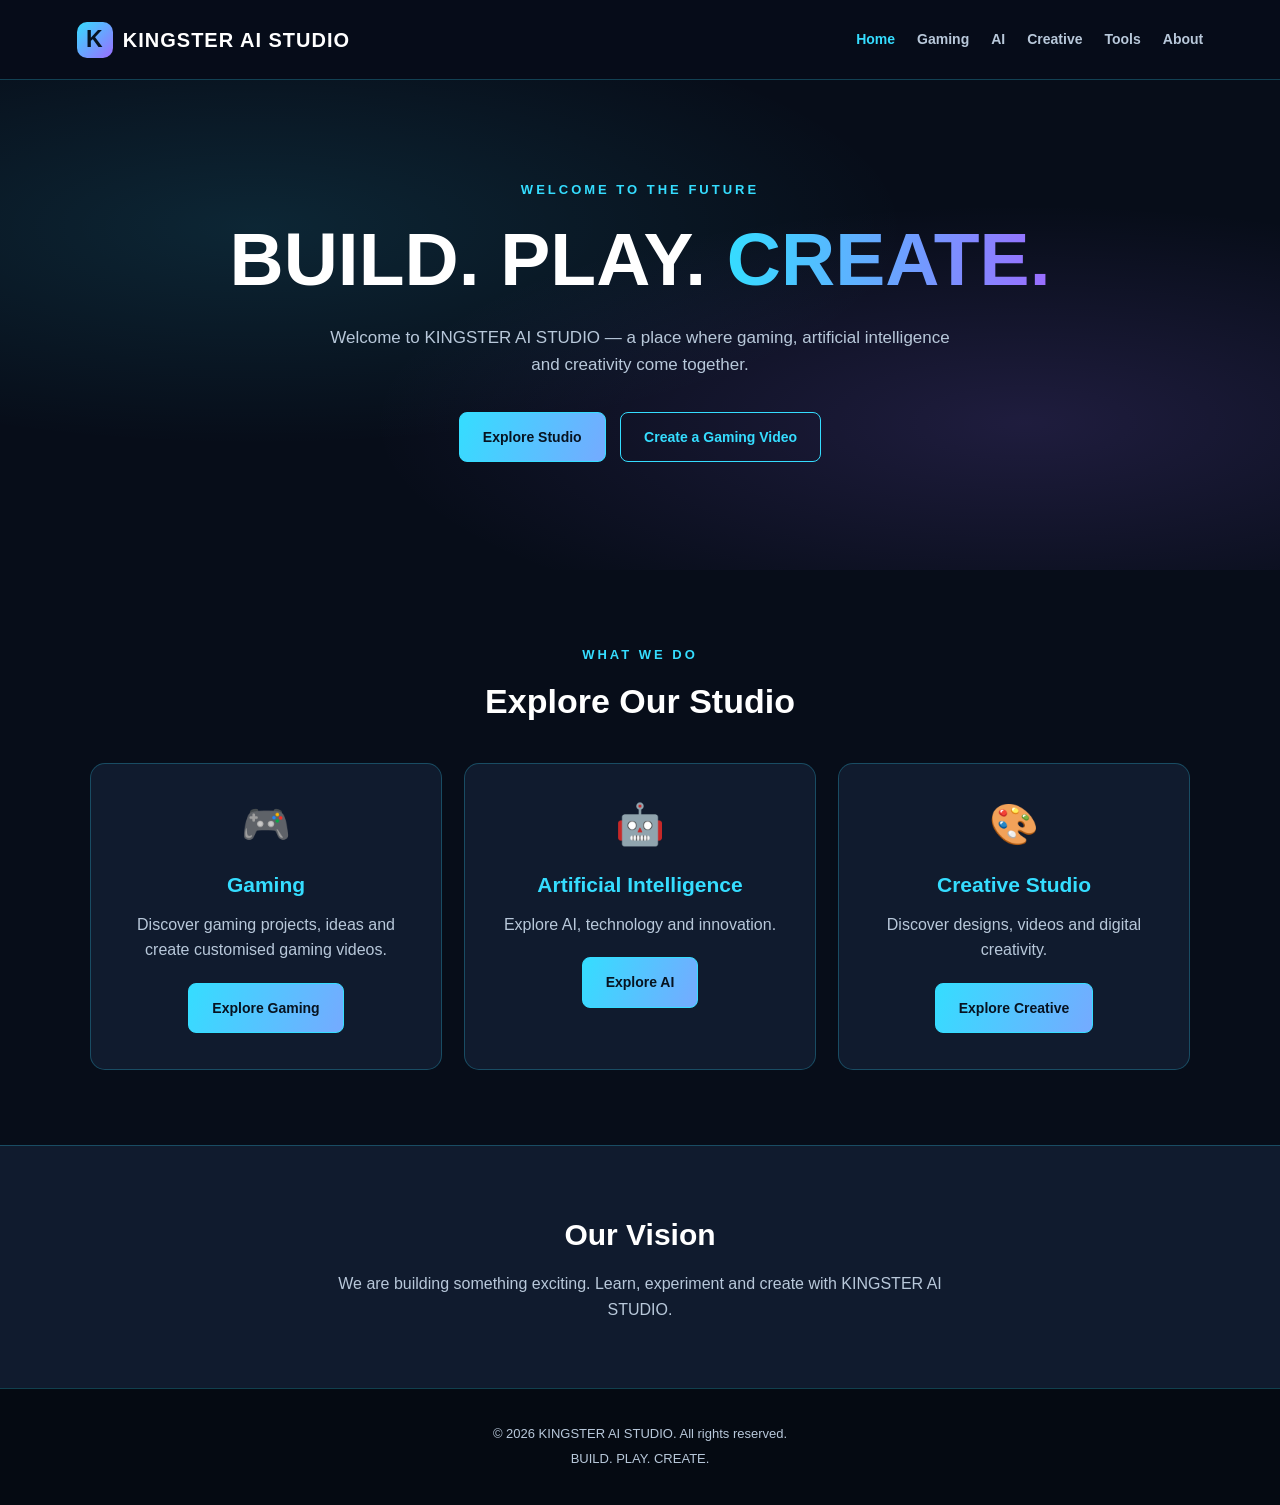
==== index.html @ c9cd6881 "Publish KINGSTER AI STUDIO website Add the static site, browser video editor, supporting pages, docu" ====
<!DOCTYPE html>
<html lang="en">
<head>
  <meta charset="UTF-8">
  <meta name="viewport" content="width=device-width, initial-scale=1.0">
  <meta name="description" content="KINGSTER AI STUDIO - Build, Play and Create.">
  <meta name="theme-color" content="#070d19">
  <meta property="og:type" content="website">
  <meta property="og:title" content="KINGSTER AI STUDIO | Build. Play. Create.">
  <meta property="og:description" content="Explore gaming, creative ideas and a browser-based gameplay video editor.">
  <link rel="icon" href="favicon.svg" type="image/svg+xml">
  <title>KINGSTER AI STUDIO</title>
  <link rel="stylesheet" href="style.css">
  <script src="script.js" defer></script>
</head>
<body>
  <header class="header">
    <a class="logo" href="index.html">KINGSTER AI STUDIO</a>
    <button class="menu-toggle" type="button" aria-expanded="false" aria-controls="main-navigation">Menu</button>
    <nav class="navigation" id="main-navigation" aria-label="Main navigation">
      <a href="index.html">Home</a>
      <a href="gaming.html">Gaming</a>
      <a href="ai.html">AI</a>
      <a href="creative.html">Creative</a>
      <a href="tools.html">Tools</a>
      <a href="about.html">About</a>
    </nav>
  </header>

  <main>
    <section class="hero">
      <div class="hero-content">
        <p class="hero-tag">WELCOME TO THE FUTURE</p>
        <h1>BUILD. PLAY. <span>CREATE.</span></h1>
        <p>Welcome to KINGSTER AI STUDIO — a place where gaming, artificial intelligence and creativity come together.</p>
        <a href="gaming.html" class="btn">Explore Studio</a>
        <a href="gaming.html#ai-editor" class="btn btn-secondary">Create a Gaming Video</a>
      </div>
    </section>

    <section class="services">
      <div class="section-heading">
        <p>WHAT WE DO</p>
        <h2>Explore Our Studio</h2>
      </div>
      <div class="service-container">
        <article class="card">
          <div class="card-icon">🎮</div>
          <h3>Gaming</h3>
          <p>Discover gaming projects, ideas and create customised gaming videos.</p>
          <a href="gaming.html" class="btn">Explore Gaming</a>
        </article>
        <article class="card">
          <div class="card-icon">🤖</div>
          <h3>Artificial Intelligence</h3>
          <p>Explore AI, technology and innovation.</p>
          <a href="ai.html" class="btn">Explore AI</a>
        </article>
        <article class="card">
          <div class="card-icon">🎨</div>
          <h3>Creative Studio</h3>
          <p>Discover designs, videos and digital creativity.</p>
          <a href="creative.html" class="btn">Explore Creative</a>
        </article>
      </div>
    </section>

    <section class="games-section">
      <h2>Our Vision</h2>
      <p>We are building something exciting. Learn, experiment and create with KINGSTER AI STUDIO.</p>
    </section>
  </main>

  <footer class="footer">
    <p>© 2026 KINGSTER AI STUDIO. All rights reserved.</p>
    <p>BUILD. PLAY. CREATE.</p>
  </footer>
</body>
</html>
---- style.css ----
/* KINGSTER AI STUDIO - SHARED WEBSITE STYLES */
:root {
  --background: #070d19;
  --surface: #101b2e;
  --surface-light: #172640;
  --cyan: #35ddff;
  --purple: #9b6dff;
  --white: #fff;
  --muted: #b8c8da;
  --border: rgba(53, 221, 255, .25);
}
* { margin: 0; padding: 0; box-sizing: border-box; }
html { scroll-behavior: smooth; }
body {
  min-height: 100vh; overflow-x: hidden; line-height: 1.6;
  font-family: Arial, Helvetica, sans-serif; color: var(--white);
  background: var(--background);
}
a { color: inherit; text-decoration: none; }
button, input, select, textarea { font: inherit; }
.header {
  min-height: 80px; padding: 18px 6%; display: flex; justify-content: space-between;
  align-items: center; flex-wrap: wrap; gap: 18px; background: rgba(7,13,25,.97);
  border-bottom: 1px solid var(--border); position: relative; z-index: 5;
}
.logo { display: inline-flex; align-items: center; gap: 10px; font-size: 20px; font-weight: 900; letter-spacing: 1px; }
.logo::before {
  content: "K"; width: 36px; height: 36px; display: inline-flex; align-items: center;
  justify-content: center; border-radius: 10px; color: #071321;
  background: linear-gradient(135deg,var(--cyan),var(--purple)); font-size: 23px;
}
.navigation { display: flex; align-items: center; flex-wrap: wrap; gap: 22px; }
.navigation a { color: var(--muted); font-size: 14px; font-weight: bold; transition: .2s; }
.navigation a:hover, .navigation a.active { color: var(--cyan); }
.menu-toggle { display: none; padding: 8px 14px; border: 1px solid var(--border); border-radius: 8px; color: var(--white); background: var(--surface); cursor: pointer; }
:focus-visible { outline: 3px solid var(--cyan); outline-offset: 3px; }
.content-page { width: min(1000px, 92%); margin: 0 auto; padding: clamp(38px,7vw,76px) 0; }
.content-page h1 { margin: 8px 0 16px; font-size: clamp(2.2rem,6vw,4rem); line-height: 1.1; }
.content-page h2 { margin: 34px 0 10px; color: var(--cyan); }
.content-page p, .content-page li { color: var(--muted); }
.content-page p { max-width: 780px; margin: 12px 0; }
.content-cards { display: grid; grid-template-columns: repeat(auto-fit,minmax(220px,1fr)); gap: 18px; margin-top: 28px; }
.content-card { padding: 22px; border: 1px solid var(--border); border-radius: 14px; background: var(--surface); }
.content-card h2 { margin-top: 0; }
.content-card p { margin-bottom: 0; }
.hero {
  min-height: 490px; display: flex; justify-content: center; align-items: center;
  text-align: center; padding: 70px 20px;
  background: radial-gradient(ellipse at 20% 30%,rgba(53,221,255,.12),transparent 45%),
              radial-gradient(ellipse at 80% 70%,rgba(155,109,255,.16),transparent 45%),var(--background);
}
.hero-content { max-width: 850px; }
.hero-tag, .section-heading > p, .gaming-tag {
  color: var(--cyan); letter-spacing: 3px; font-size: 13px; font-weight: bold;
}
.hero-tag { margin-bottom: 15px; }
.hero h1 { font-size: clamp(42px,7vw,75px); font-weight: 900; line-height: 1.15; margin-bottom: 22px; }
.hero h1 span { background: linear-gradient(90deg,var(--cyan),var(--purple)); background-clip: text; -webkit-background-clip: text; color: transparent; }
.hero-content > p:not(.hero-tag) { color: var(--muted); max-width: 650px; margin: 0 auto 25px; font-size: 17px; }
.btn {
  display: inline-flex; justify-content: center; align-items: center; padding: 13px 23px;
  margin: 8px 5px; border: 1px solid var(--cyan); border-radius: 8px;
  background: linear-gradient(110deg,var(--cyan),#75aaff); color: #071321;
  font-weight: bold; font-size: 14px; cursor: pointer; transition: .2s;
}
.btn:hover { transform: translateY(-2px); box-shadow: 0 8px 25px rgba(53,221,255,.25); }
.btn:disabled { opacity: .5; cursor: not-allowed; transform: none; box-shadow: none; }
.btn-secondary { background: transparent; color: var(--cyan); }
.services { padding: 75px 6%; text-align: center; }
.section-heading { margin-bottom: 35px; }
.section-heading h2 { font-size: 34px; margin-top: 8px; }
.service-container, .gaming-grid {
  max-width: 1100px; margin: auto; display: grid;
  grid-template-columns: repeat(auto-fit,minmax(230px,1fr)); gap: 22px;
}
.card, .game-card, .gaming-card {
  background: var(--surface); border: 1px solid var(--border); border-radius: 15px;
  padding: 28px; transition: .25s;
}
.card:hover, .gaming-card:hover { transform: translateY(-5px); border-color: var(--cyan); }
.card-icon, .gaming-icon { font-size: 40px; margin-bottom: 12px; }
.card h3, .gaming-card h2 { font-size: 21px; margin-bottom: 10px; color: var(--cyan); }
.card p, .gaming-card p { color: var(--muted); margin-bottom: 12px; }
.games-section { padding: 65px 20px; text-align: center; background: var(--surface); border-top: 1px solid var(--border); }
.games-section h2 { font-size: 30px; margin-bottom: 12px; }
.games-section p { max-width: 650px; margin: auto; color: var(--muted); }
.gaming-page { padding: 55px 20px; }
.gaming-intro { max-width: 850px; margin: 0 auto 42px; text-align: center; }
.gaming-intro h1 { font-size: clamp(2rem,5vw,3.5rem); margin: 12px 0; }
.gaming-intro h1 span, .editor-heading h2 span { color: var(--cyan); }
.gaming-intro p:not(.gaming-tag) { color: var(--muted); }
.gaming-card { padding: 25px; }
.gaming-card .btn { margin: 12px 0 0; }
.ai-editor {
  width: min(1120px,96%); margin: 65px auto; padding: clamp(20px,4vw,38px);
  border: 1px solid var(--cyan); border-radius: 20px;
  background: linear-gradient(145deg,#0b1629,#080f20); box-shadow: 0 0 30px rgba(0,217,255,.09);
}
.editor-heading { text-align: center; margin-bottom: 30px; }
.editor-heading h2 { font-size: clamp(27px,4vw,38px); margin: 8px 0; }
.editor-heading > p:last-child { color: var(--muted); }
.editor-grid { display: grid; grid-template-columns: repeat(2,minmax(0,1fr)); gap: 20px; }
.editor-panel, .preview-panel {
  padding: 23px; border: 1px solid var(--border); border-radius: 14px; background: rgba(16,29,49,.8);
}
.editor-panel h3, .preview-panel h3 { color: var(--cyan); margin-bottom: 18px; font-size: 19px; }
.field-label { display: block; margin: 15px 0 7px; color: #e8f5ff; font-size: 14px; font-weight: bold; }
input[type="file"], input[type="text"], select, textarea {
  display: block; width: 100%; min-width: 0; padding: 12px;
  border: 1px solid #28536b; border-radius: 8px; color: white; background: #0a1426;
}
input[type="file"] { padding: 10px; }
textarea { resize: vertical; }
input:focus, select:focus, textarea:focus { outline: 2px solid rgba(53,221,255,.35); border-color: var(--cyan); }
.field-help { color: var(--muted); font-size: 12px; margin-top: 8px; }
.status { color: var(--cyan); margin-top: 12px; font-size: 14px; overflow-wrap: anywhere; }
.clip-list { list-style: none; margin: 10px 0 18px; color: var(--muted); font-size: 13px; }
.clip-list li { padding: 5px 0; border-bottom: 1px solid rgba(255,255,255,.06); overflow-wrap: anywhere; }
.form-grid { display: grid; grid-template-columns: repeat(2,minmax(0,1fr)); gap: 12px; }
.effects-options { margin-top: 18px; padding: 12px; border: 1px solid var(--border); border-radius: 8px; }
.effects-options legend { padding: 0 7px; color: var(--cyan); font-weight: bold; }
.effects-options label { display: inline-flex; gap: 7px; align-items: center; margin: 7px 12px 5px 0; color: var(--muted); font-size: 13px; }
.editor-actions { text-align: center; padding: 20px 0 8px; }
.editor-actions .btn { min-width: 175px; }
.preview-panel { margin-top: 20px; }
#videoPreview { display: block; width: 100%; max-height: 520px; margin: 12px auto; background: #02050a; border-radius: 10px; }
.download-btn { margin-top: 12px; }
.gaming-callout { max-width: 1000px; margin: 40px auto 0; padding: 30px; text-align: center; border: 1px solid var(--border); border-radius: 15px; background: var(--surface); }
.gaming-callout h2 { margin-bottom: 10px; }
.gaming-callout p { color: var(--muted); }
.footer { padding: 30px 20px; background: #050a12; border-top: 1px solid var(--border); text-align: center; }
.footer p { color: var(--muted); font-size: 13px; margin: 5px; }
[hidden] { display: none !important; }
@media (max-width: 760px) {
  .header { flex-direction: row; justify-content: space-between; text-align: left; padding: 14px 5%; }
  .menu-toggle { display: inline-flex; }
  .navigation { display: none; width: 100%; flex-direction: column; align-items: stretch; gap: 0; }
  .navigation.is-open { display: flex; }
  .navigation a { padding: 10px; border-top: 1px solid var(--border); text-align: center; }
  .navigation a { font-size: 12px; }
  .editor-grid { grid-template-columns: 1fr; }
  .gaming-page { padding: 35px 12px; }
}
@media (prefers-reduced-motion: reduce) {
  *, *::before, *::after { scroll-behavior: auto !important; animation-duration: .01ms !important; transition-duration: .01ms !important; }
}
@media (max-width: 480px) {
  .form-grid { grid-template-columns: 1fr; }
  .ai-editor { width: 100%; border-left: 0; border-right: 0; border-radius: 0; }
  .editor-panel, .preview-panel { padding: 16px; }
}
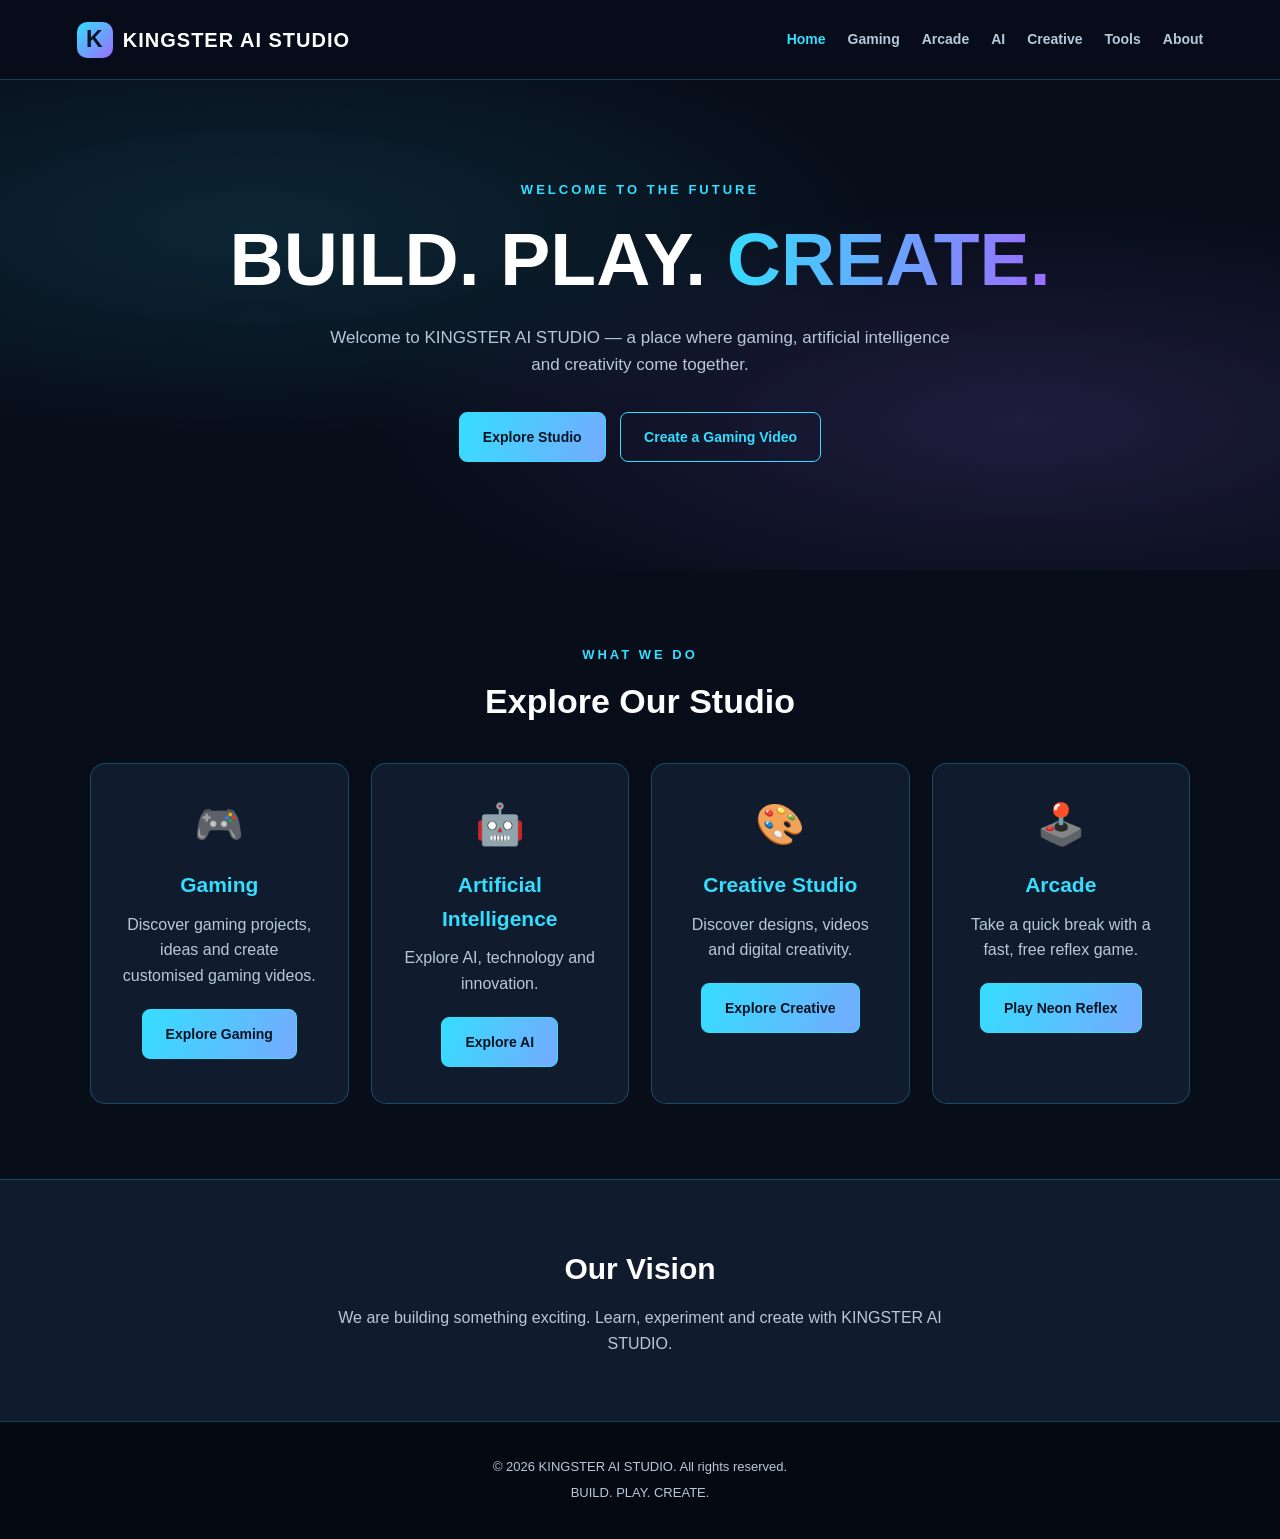
==== commit 3624452d: "Add Neon Reflex arcade game Add a 30-second reflex game with touch-friendly controls, a local best s" ====
--- a/index.html
+++ b/index.html
@@ -1,79 +1,86 @@
-<!DOCTYPE html>
-<html lang="en">
-<head>
-  <meta charset="UTF-8">
-  <meta name="viewport" content="width=device-width, initial-scale=1.0">
-  <meta name="description" content="KINGSTER AI STUDIO - Build, Play and Create.">
-  <meta name="theme-color" content="#070d19">
-  <meta property="og:type" content="website">
-  <meta property="og:title" content="KINGSTER AI STUDIO | Build. Play. Create.">
-  <meta property="og:description" content="Explore gaming, creative ideas and a browser-based gameplay video editor.">
-  <link rel="icon" href="favicon.svg" type="image/svg+xml">
-  <title>KINGSTER AI STUDIO</title>
-  <link rel="stylesheet" href="style.css">
-  <script src="script.js" defer></script>
-</head>
-<body>
-  <header class="header">
-    <a class="logo" href="index.html">KINGSTER AI STUDIO</a>
-    <button class="menu-toggle" type="button" aria-expanded="false" aria-controls="main-navigation">Menu</button>
-    <nav class="navigation" id="main-navigation" aria-label="Main navigation">
-      <a href="index.html">Home</a>
-      <a href="gaming.html">Gaming</a>
-      <a href="ai.html">AI</a>
-      <a href="creative.html">Creative</a>
-      <a href="tools.html">Tools</a>
-      <a href="about.html">About</a>
-    </nav>
-  </header>
-
-  <main>
-    <section class="hero">
-      <div class="hero-content">
-        <p class="hero-tag">WELCOME TO THE FUTURE</p>
-        <h1>BUILD. PLAY. <span>CREATE.</span></h1>
-        <p>Welcome to KINGSTER AI STUDIO — a place where gaming, artificial intelligence and creativity come together.</p>
-        <a href="gaming.html" class="btn">Explore Studio</a>
-        <a href="gaming.html#ai-editor" class="btn btn-secondary">Create a Gaming Video</a>
-      </div>
-    </section>
-
-    <section class="services">
-      <div class="section-heading">
-        <p>WHAT WE DO</p>
-        <h2>Explore Our Studio</h2>
-      </div>
-      <div class="service-container">
-        <article class="card">
-          <div class="card-icon">🎮</div>
-          <h3>Gaming</h3>
-          <p>Discover gaming projects, ideas and create customised gaming videos.</p>
-          <a href="gaming.html" class="btn">Explore Gaming</a>
-        </article>
-        <article class="card">
-          <div class="card-icon">🤖</div>
-          <h3>Artificial Intelligence</h3>
-          <p>Explore AI, technology and innovation.</p>
-          <a href="ai.html" class="btn">Explore AI</a>
-        </article>
-        <article class="card">
-          <div class="card-icon">🎨</div>
-          <h3>Creative Studio</h3>
-          <p>Discover designs, videos and digital creativity.</p>
-          <a href="creative.html" class="btn">Explore Creative</a>
-        </article>
-      </div>
-    </section>
-
-    <section class="games-section">
-      <h2>Our Vision</h2>
-      <p>We are building something exciting. Learn, experiment and create with KINGSTER AI STUDIO.</p>
-    </section>
-  </main>
-
-  <footer class="footer">
-    <p>© 2026 KINGSTER AI STUDIO. All rights reserved.</p>
-    <p>BUILD. PLAY. CREATE.</p>
-  </footer>
-</body>
-</html>
+<!DOCTYPE html>
+<html lang="en">
+<head>
+  <meta charset="UTF-8">
+  <meta name="viewport" content="width=device-width, initial-scale=1.0">
+  <meta name="description" content="KINGSTER AI STUDIO - Build, Play and Create.">
+  <meta name="theme-color" content="#070d19">
+  <meta property="og:type" content="website">
+  <meta property="og:title" content="KINGSTER AI STUDIO | Build. Play. Create.">
+  <meta property="og:description" content="Explore gaming, creative ideas and a browser-based gameplay video editor.">
+  <link rel="icon" href="favicon.svg" type="image/svg+xml">
+  <title>KINGSTER AI STUDIO</title>
+  <link rel="stylesheet" href="style.css">
+  <script src="script.js" defer></script>
+</head>
+<body>
+  <header class="header">
+    <a class="logo" href="index.html">KINGSTER AI STUDIO</a>
+    <button class="menu-toggle" type="button" aria-expanded="false" aria-controls="main-navigation">Menu</button>
+    <nav class="navigation" id="main-navigation" aria-label="Main navigation">
+      <a href="index.html">Home</a>
+      <a href="gaming.html">Gaming</a>
+      <a href="arcade.html">Arcade</a>
+      <a href="ai.html">AI</a>
+      <a href="creative.html">Creative</a>
+      <a href="tools.html">Tools</a>
+      <a href="about.html">About</a>
+    </nav>
+  </header>
+
+  <main>
+    <section class="hero">
+      <div class="hero-content">
+        <p class="hero-tag">WELCOME TO THE FUTURE</p>
+        <h1>BUILD. PLAY. <span>CREATE.</span></h1>
+        <p>Welcome to KINGSTER AI STUDIO — a place where gaming, artificial intelligence and creativity come together.</p>
+        <a href="gaming.html" class="btn">Explore Studio</a>
+        <a href="gaming.html#ai-editor" class="btn btn-secondary">Create a Gaming Video</a>
+      </div>
+    </section>
+
+    <section class="services">
+      <div class="section-heading">
+        <p>WHAT WE DO</p>
+        <h2>Explore Our Studio</h2>
+      </div>
+      <div class="service-container">
+        <article class="card">
+          <div class="card-icon">🎮</div>
+          <h3>Gaming</h3>
+          <p>Discover gaming projects, ideas and create customised gaming videos.</p>
+          <a href="gaming.html" class="btn">Explore Gaming</a>
+        </article>
+        <article class="card">
+          <div class="card-icon">🤖</div>
+          <h3>Artificial Intelligence</h3>
+          <p>Explore AI, technology and innovation.</p>
+          <a href="ai.html" class="btn">Explore AI</a>
+        </article>
+        <article class="card">
+          <div class="card-icon">🎨</div>
+          <h3>Creative Studio</h3>
+          <p>Discover designs, videos and digital creativity.</p>
+          <a href="creative.html" class="btn">Explore Creative</a>
+        </article>
+        <article class="card">
+          <div class="card-icon">🕹️</div>
+          <h3>Arcade</h3>
+          <p>Take a quick break with a fast, free reflex game.</p>
+          <a href="arcade.html" class="btn">Play Neon Reflex</a>
+        </article>
+      </div>
+    </section>
+
+    <section class="games-section">
+      <h2>Our Vision</h2>
+      <p>We are building something exciting. Learn, experiment and create with KINGSTER AI STUDIO.</p>
+    </section>
+  </main>
+
+  <footer class="footer">
+    <p>© 2026 KINGSTER AI STUDIO. All rights reserved.</p>
+    <p>BUILD. PLAY. CREATE.</p>
+  </footer>
+</body>
+</html>
--- a/style.css
+++ b/style.css
@@ -1,151 +1,177 @@
-/* KINGSTER AI STUDIO - SHARED WEBSITE STYLES */
-:root {
-  --background: #070d19;
-  --surface: #101b2e;
-  --surface-light: #172640;
-  --cyan: #35ddff;
-  --purple: #9b6dff;
-  --white: #fff;
-  --muted: #b8c8da;
-  --border: rgba(53, 221, 255, .25);
-}
-* { margin: 0; padding: 0; box-sizing: border-box; }
-html { scroll-behavior: smooth; }
-body {
-  min-height: 100vh; overflow-x: hidden; line-height: 1.6;
-  font-family: Arial, Helvetica, sans-serif; color: var(--white);
-  background: var(--background);
-}
-a { color: inherit; text-decoration: none; }
-button, input, select, textarea { font: inherit; }
-.header {
-  min-height: 80px; padding: 18px 6%; display: flex; justify-content: space-between;
-  align-items: center; flex-wrap: wrap; gap: 18px; background: rgba(7,13,25,.97);
-  border-bottom: 1px solid var(--border); position: relative; z-index: 5;
-}
-.logo { display: inline-flex; align-items: center; gap: 10px; font-size: 20px; font-weight: 900; letter-spacing: 1px; }
-.logo::before {
-  content: "K"; width: 36px; height: 36px; display: inline-flex; align-items: center;
-  justify-content: center; border-radius: 10px; color: #071321;
-  background: linear-gradient(135deg,var(--cyan),var(--purple)); font-size: 23px;
-}
-.navigation { display: flex; align-items: center; flex-wrap: wrap; gap: 22px; }
-.navigation a { color: var(--muted); font-size: 14px; font-weight: bold; transition: .2s; }
-.navigation a:hover, .navigation a.active { color: var(--cyan); }
-.menu-toggle { display: none; padding: 8px 14px; border: 1px solid var(--border); border-radius: 8px; color: var(--white); background: var(--surface); cursor: pointer; }
-:focus-visible { outline: 3px solid var(--cyan); outline-offset: 3px; }
-.content-page { width: min(1000px, 92%); margin: 0 auto; padding: clamp(38px,7vw,76px) 0; }
-.content-page h1 { margin: 8px 0 16px; font-size: clamp(2.2rem,6vw,4rem); line-height: 1.1; }
-.content-page h2 { margin: 34px 0 10px; color: var(--cyan); }
-.content-page p, .content-page li { color: var(--muted); }
-.content-page p { max-width: 780px; margin: 12px 0; }
-.content-cards { display: grid; grid-template-columns: repeat(auto-fit,minmax(220px,1fr)); gap: 18px; margin-top: 28px; }
-.content-card { padding: 22px; border: 1px solid var(--border); border-radius: 14px; background: var(--surface); }
-.content-card h2 { margin-top: 0; }
-.content-card p { margin-bottom: 0; }
-.hero {
-  min-height: 490px; display: flex; justify-content: center; align-items: center;
-  text-align: center; padding: 70px 20px;
-  background: radial-gradient(ellipse at 20% 30%,rgba(53,221,255,.12),transparent 45%),
-              radial-gradient(ellipse at 80% 70%,rgba(155,109,255,.16),transparent 45%),var(--background);
-}
-.hero-content { max-width: 850px; }
-.hero-tag, .section-heading > p, .gaming-tag {
-  color: var(--cyan); letter-spacing: 3px; font-size: 13px; font-weight: bold;
-}
-.hero-tag { margin-bottom: 15px; }
-.hero h1 { font-size: clamp(42px,7vw,75px); font-weight: 900; line-height: 1.15; margin-bottom: 22px; }
-.hero h1 span { background: linear-gradient(90deg,var(--cyan),var(--purple)); background-clip: text; -webkit-background-clip: text; color: transparent; }
-.hero-content > p:not(.hero-tag) { color: var(--muted); max-width: 650px; margin: 0 auto 25px; font-size: 17px; }
-.btn {
-  display: inline-flex; justify-content: center; align-items: center; padding: 13px 23px;
-  margin: 8px 5px; border: 1px solid var(--cyan); border-radius: 8px;
-  background: linear-gradient(110deg,var(--cyan),#75aaff); color: #071321;
-  font-weight: bold; font-size: 14px; cursor: pointer; transition: .2s;
-}
-.btn:hover { transform: translateY(-2px); box-shadow: 0 8px 25px rgba(53,221,255,.25); }
-.btn:disabled { opacity: .5; cursor: not-allowed; transform: none; box-shadow: none; }
-.btn-secondary { background: transparent; color: var(--cyan); }
-.services { padding: 75px 6%; text-align: center; }
-.section-heading { margin-bottom: 35px; }
-.section-heading h2 { font-size: 34px; margin-top: 8px; }
-.service-container, .gaming-grid {
-  max-width: 1100px; margin: auto; display: grid;
-  grid-template-columns: repeat(auto-fit,minmax(230px,1fr)); gap: 22px;
-}
-.card, .game-card, .gaming-card {
-  background: var(--surface); border: 1px solid var(--border); border-radius: 15px;
-  padding: 28px; transition: .25s;
-}
-.card:hover, .gaming-card:hover { transform: translateY(-5px); border-color: var(--cyan); }
-.card-icon, .gaming-icon { font-size: 40px; margin-bottom: 12px; }
-.card h3, .gaming-card h2 { font-size: 21px; margin-bottom: 10px; color: var(--cyan); }
-.card p, .gaming-card p { color: var(--muted); margin-bottom: 12px; }
-.games-section { padding: 65px 20px; text-align: center; background: var(--surface); border-top: 1px solid var(--border); }
-.games-section h2 { font-size: 30px; margin-bottom: 12px; }
-.games-section p { max-width: 650px; margin: auto; color: var(--muted); }
-.gaming-page { padding: 55px 20px; }
-.gaming-intro { max-width: 850px; margin: 0 auto 42px; text-align: center; }
-.gaming-intro h1 { font-size: clamp(2rem,5vw,3.5rem); margin: 12px 0; }
-.gaming-intro h1 span, .editor-heading h2 span { color: var(--cyan); }
-.gaming-intro p:not(.gaming-tag) { color: var(--muted); }
-.gaming-card { padding: 25px; }
-.gaming-card .btn { margin: 12px 0 0; }
-.ai-editor {
-  width: min(1120px,96%); margin: 65px auto; padding: clamp(20px,4vw,38px);
-  border: 1px solid var(--cyan); border-radius: 20px;
-  background: linear-gradient(145deg,#0b1629,#080f20); box-shadow: 0 0 30px rgba(0,217,255,.09);
-}
-.editor-heading { text-align: center; margin-bottom: 30px; }
-.editor-heading h2 { font-size: clamp(27px,4vw,38px); margin: 8px 0; }
-.editor-heading > p:last-child { color: var(--muted); }
-.editor-grid { display: grid; grid-template-columns: repeat(2,minmax(0,1fr)); gap: 20px; }
-.editor-panel, .preview-panel {
-  padding: 23px; border: 1px solid var(--border); border-radius: 14px; background: rgba(16,29,49,.8);
-}
-.editor-panel h3, .preview-panel h3 { color: var(--cyan); margin-bottom: 18px; font-size: 19px; }
-.field-label { display: block; margin: 15px 0 7px; color: #e8f5ff; font-size: 14px; font-weight: bold; }
-input[type="file"], input[type="text"], select, textarea {
-  display: block; width: 100%; min-width: 0; padding: 12px;
-  border: 1px solid #28536b; border-radius: 8px; color: white; background: #0a1426;
-}
-input[type="file"] { padding: 10px; }
-textarea { resize: vertical; }
-input:focus, select:focus, textarea:focus { outline: 2px solid rgba(53,221,255,.35); border-color: var(--cyan); }
-.field-help { color: var(--muted); font-size: 12px; margin-top: 8px; }
-.status { color: var(--cyan); margin-top: 12px; font-size: 14px; overflow-wrap: anywhere; }
-.clip-list { list-style: none; margin: 10px 0 18px; color: var(--muted); font-size: 13px; }
-.clip-list li { padding: 5px 0; border-bottom: 1px solid rgba(255,255,255,.06); overflow-wrap: anywhere; }
-.form-grid { display: grid; grid-template-columns: repeat(2,minmax(0,1fr)); gap: 12px; }
-.effects-options { margin-top: 18px; padding: 12px; border: 1px solid var(--border); border-radius: 8px; }
-.effects-options legend { padding: 0 7px; color: var(--cyan); font-weight: bold; }
-.effects-options label { display: inline-flex; gap: 7px; align-items: center; margin: 7px 12px 5px 0; color: var(--muted); font-size: 13px; }
-.editor-actions { text-align: center; padding: 20px 0 8px; }
-.editor-actions .btn { min-width: 175px; }
-.preview-panel { margin-top: 20px; }
-#videoPreview { display: block; width: 100%; max-height: 520px; margin: 12px auto; background: #02050a; border-radius: 10px; }
-.download-btn { margin-top: 12px; }
-.gaming-callout { max-width: 1000px; margin: 40px auto 0; padding: 30px; text-align: center; border: 1px solid var(--border); border-radius: 15px; background: var(--surface); }
-.gaming-callout h2 { margin-bottom: 10px; }
-.gaming-callout p { color: var(--muted); }
-.footer { padding: 30px 20px; background: #050a12; border-top: 1px solid var(--border); text-align: center; }
-.footer p { color: var(--muted); font-size: 13px; margin: 5px; }
-[hidden] { display: none !important; }
-@media (max-width: 760px) {
-  .header { flex-direction: row; justify-content: space-between; text-align: left; padding: 14px 5%; }
-  .menu-toggle { display: inline-flex; }
-  .navigation { display: none; width: 100%; flex-direction: column; align-items: stretch; gap: 0; }
-  .navigation.is-open { display: flex; }
-  .navigation a { padding: 10px; border-top: 1px solid var(--border); text-align: center; }
-  .navigation a { font-size: 12px; }
-  .editor-grid { grid-template-columns: 1fr; }
-  .gaming-page { padding: 35px 12px; }
-}
-@media (prefers-reduced-motion: reduce) {
-  *, *::before, *::after { scroll-behavior: auto !important; animation-duration: .01ms !important; transition-duration: .01ms !important; }
-}
-@media (max-width: 480px) {
-  .form-grid { grid-template-columns: 1fr; }
-  .ai-editor { width: 100%; border-left: 0; border-right: 0; border-radius: 0; }
-  .editor-panel, .preview-panel { padding: 16px; }
-}
+/* KINGSTER AI STUDIO - SHARED WEBSITE STYLES */
+:root {
+  --background: #070d19;
+  --surface: #101b2e;
+  --surface-light: #172640;
+  --cyan: #35ddff;
+  --purple: #9b6dff;
+  --white: #fff;
+  --muted: #b8c8da;
+  --border: rgba(53, 221, 255, .25);
+}
+* { margin: 0; padding: 0; box-sizing: border-box; }
+html { scroll-behavior: smooth; }
+body {
+  min-height: 100vh; overflow-x: hidden; line-height: 1.6;
+  font-family: Arial, Helvetica, sans-serif; color: var(--white);
+  background: var(--background);
+}
+a { color: inherit; text-decoration: none; }
+button, input, select, textarea { font: inherit; }
+.header {
+  min-height: 80px; padding: 18px 6%; display: flex; justify-content: space-between;
+  align-items: center; flex-wrap: wrap; gap: 18px; background: rgba(7,13,25,.97);
+  border-bottom: 1px solid var(--border); position: relative; z-index: 5;
+}
+.logo { display: inline-flex; align-items: center; gap: 10px; font-size: 20px; font-weight: 900; letter-spacing: 1px; }
+.logo::before {
+  content: "K"; width: 36px; height: 36px; display: inline-flex; align-items: center;
+  justify-content: center; border-radius: 10px; color: #071321;
+  background: linear-gradient(135deg,var(--cyan),var(--purple)); font-size: 23px;
+}
+.navigation { display: flex; align-items: center; flex-wrap: wrap; gap: 22px; }
+.navigation a { color: var(--muted); font-size: 14px; font-weight: bold; transition: .2s; }
+.navigation a:hover, .navigation a.active { color: var(--cyan); }
+.menu-toggle { display: none; padding: 8px 14px; border: 1px solid var(--border); border-radius: 8px; color: var(--white); background: var(--surface); cursor: pointer; }
+:focus-visible { outline: 3px solid var(--cyan); outline-offset: 3px; }
+.content-page { width: min(1000px, 92%); margin: 0 auto; padding: clamp(38px,7vw,76px) 0; }
+.content-page h1 { margin: 8px 0 16px; font-size: clamp(2.2rem,6vw,4rem); line-height: 1.1; }
+.content-page h2 { margin: 34px 0 10px; color: var(--cyan); }
+.content-page p, .content-page li { color: var(--muted); }
+.content-page p { max-width: 780px; margin: 12px 0; }
+.content-cards { display: grid; grid-template-columns: repeat(auto-fit,minmax(220px,1fr)); gap: 18px; margin-top: 28px; }
+.content-card { padding: 22px; border: 1px solid var(--border); border-radius: 14px; background: var(--surface); }
+.content-card h2 { margin-top: 0; }
+.content-card p { margin-bottom: 0; }
+.arcade-page { width: min(920px, 94%); margin: 0 auto; padding: clamp(38px,7vw,76px) 0; }
+.arcade-intro { text-align: center; margin-bottom: 28px; }
+.arcade-intro h1 { font-size: clamp(2.7rem,8vw,5rem); line-height: 1.05; margin: 10px 0; font-weight: 900; }
+.arcade-intro h1 span { color: var(--cyan); }
+.arcade-intro > p:last-child { color: var(--muted); max-width: 620px; margin: 0 auto; }
+.arcade-card { max-width: 580px; margin: 0 auto; padding: clamp(18px,4vw,30px); text-align: center; border: 1px solid var(--border); border-radius: 20px; background: radial-gradient(ellipse at 50% 0,rgba(53,221,255,.1),transparent 55%),var(--surface); box-shadow: 0 16px 60px rgba(0,0,0,.24); }
+.arcade-scoreboard { display: grid; grid-template-columns: repeat(3,1fr); gap: 10px; margin-bottom: 20px; }
+.arcade-scoreboard > div { display: flex; flex-direction: column; padding: 10px; border: 1px solid var(--border); border-radius: 10px; background: rgba(7,13,25,.55); }
+.score-label { color: var(--muted); font-size: 11px; letter-spacing: 1.5px; font-weight: bold; }
+.arcade-scoreboard strong { font-size: clamp(1.5rem,5vw,2.2rem); color: var(--white); line-height: 1.25; }
+.score-unit { color: var(--muted); font-size: .8rem; margin-left: 3px; }
+.arcade-instructions { margin: 10px 0 18px; color: var(--muted); }
+.orb-key { color: var(--cyan); font-weight: 800; }
+.decoy-key { color: #ff7591; font-weight: 800; }
+.arcade-board { display: grid; grid-template-columns: repeat(3,minmax(0,1fr)); gap: clamp(8px,2vw,14px); max-width: 430px; margin: 0 auto; }
+.arcade-tile { aspect-ratio: 1; min-width: 0; border: 1px solid rgba(53,221,255,.2); border-radius: 14px; color: var(--white); background: #0a1426; font-size: clamp(2rem,9vw,3.5rem); font-weight: 900; cursor: pointer; transition: transform .12s ease,border-color .12s ease,background .12s ease,box-shadow .12s ease; touch-action: manipulation; }
+.arcade-tile:enabled:hover { transform: scale(1.03); border-color: var(--cyan); }
+.arcade-tile:disabled { cursor: default; opacity: .7; }
+.arcade-tile.is-orb { color: #06121c; border-color: var(--cyan); background: radial-gradient(circle at 35% 30%,#d8fbff,#35ddff 50%,#178ab8); box-shadow: 0 0 28px rgba(53,221,255,.55),inset 0 0 14px rgba(255,255,255,.45); animation: orb-pulse .7s ease-in-out infinite alternate; }
+.arcade-tile.is-decoy { color: #fff; border-color: #ff7591; background: radial-gradient(circle,#fa5978,#9e234b); box-shadow: 0 0 20px rgba(255,60,110,.38); }
+.arcade-status { min-height: 3em; margin: 12px auto 0; color: var(--cyan); font-weight: bold; }
+.arcade-start { min-width: 180px; }
+.arcade-note { margin-top: 12px; color: var(--muted); font-size: 12px; }
+.visually-hidden { position: absolute; width: 1px; height: 1px; padding: 0; margin: -1px; overflow: hidden; clip: rect(0,0,0,0); white-space: nowrap; border: 0; }
+@keyframes orb-pulse { from { transform: scale(.96); } to { transform: scale(1); } }
+.hero {
+  min-height: 490px; display: flex; justify-content: center; align-items: center;
+  text-align: center; padding: 70px 20px;
+  background: radial-gradient(ellipse at 20% 30%,rgba(53,221,255,.12),transparent 45%),
+              radial-gradient(ellipse at 80% 70%,rgba(155,109,255,.16),transparent 45%),var(--background);
+}
+.hero-content { max-width: 850px; }
+.hero-tag, .section-heading > p, .gaming-tag {
+  color: var(--cyan); letter-spacing: 3px; font-size: 13px; font-weight: bold;
+}
+.hero-tag { margin-bottom: 15px; }
+.hero h1 { font-size: clamp(42px,7vw,75px); font-weight: 900; line-height: 1.15; margin-bottom: 22px; }
+.hero h1 span { background: linear-gradient(90deg,var(--cyan),var(--purple)); background-clip: text; -webkit-background-clip: text; color: transparent; }
+.hero-content > p:not(.hero-tag) { color: var(--muted); max-width: 650px; margin: 0 auto 25px; font-size: 17px; }
+.btn {
+  display: inline-flex; justify-content: center; align-items: center; padding: 13px 23px;
+  margin: 8px 5px; border: 1px solid var(--cyan); border-radius: 8px;
+  background: linear-gradient(110deg,var(--cyan),#75aaff); color: #071321;
+  font-weight: bold; font-size: 14px; cursor: pointer; transition: .2s;
+}
+.btn:hover { transform: translateY(-2px); box-shadow: 0 8px 25px rgba(53,221,255,.25); }
+.btn:disabled { opacity: .5; cursor: not-allowed; transform: none; box-shadow: none; }
+.btn-secondary { background: transparent; color: var(--cyan); }
+.services { padding: 75px 6%; text-align: center; }
+.section-heading { margin-bottom: 35px; }
+.section-heading h2 { font-size: 34px; margin-top: 8px; }
+.service-container, .gaming-grid {
+  max-width: 1100px; margin: auto; display: grid;
+  grid-template-columns: repeat(auto-fit,minmax(230px,1fr)); gap: 22px;
+}
+.card, .game-card, .gaming-card {
+  background: var(--surface); border: 1px solid var(--border); border-radius: 15px;
+  padding: 28px; transition: .25s;
+}
+.card:hover, .gaming-card:hover { transform: translateY(-5px); border-color: var(--cyan); }
+.card-icon, .gaming-icon { font-size: 40px; margin-bottom: 12px; }
+.card h3, .gaming-card h2 { font-size: 21px; margin-bottom: 10px; color: var(--cyan); }
+.card p, .gaming-card p { color: var(--muted); margin-bottom: 12px; }
+.games-section { padding: 65px 20px; text-align: center; background: var(--surface); border-top: 1px solid var(--border); }
+.games-section h2 { font-size: 30px; margin-bottom: 12px; }
+.games-section p { max-width: 650px; margin: auto; color: var(--muted); }
+.gaming-page { padding: 55px 20px; }
+.gaming-intro { max-width: 850px; margin: 0 auto 42px; text-align: center; }
+.gaming-intro h1 { font-size: clamp(2rem,5vw,3.5rem); margin: 12px 0; }
+.gaming-intro h1 span, .editor-heading h2 span { color: var(--cyan); }
+.gaming-intro p:not(.gaming-tag) { color: var(--muted); }
+.gaming-card { padding: 25px; }
+.gaming-card .btn { margin: 12px 0 0; }
+.ai-editor {
+  width: min(1120px,96%); margin: 65px auto; padding: clamp(20px,4vw,38px);
+  border: 1px solid var(--cyan); border-radius: 20px;
+  background: linear-gradient(145deg,#0b1629,#080f20); box-shadow: 0 0 30px rgba(0,217,255,.09);
+}
+.editor-heading { text-align: center; margin-bottom: 30px; }
+.editor-heading h2 { font-size: clamp(27px,4vw,38px); margin: 8px 0; }
+.editor-heading > p:last-child { color: var(--muted); }
+.editor-grid { display: grid; grid-template-columns: repeat(2,minmax(0,1fr)); gap: 20px; }
+.editor-panel, .preview-panel {
+  padding: 23px; border: 1px solid var(--border); border-radius: 14px; background: rgba(16,29,49,.8);
+}
+.editor-panel h3, .preview-panel h3 { color: var(--cyan); margin-bottom: 18px; font-size: 19px; }
+.field-label { display: block; margin: 15px 0 7px; color: #e8f5ff; font-size: 14px; font-weight: bold; }
+input[type="file"], input[type="text"], select, textarea {
+  display: block; width: 100%; min-width: 0; padding: 12px;
+  border: 1px solid #28536b; border-radius: 8px; color: white; background: #0a1426;
+}
+input[type="file"] { padding: 10px; }
+textarea { resize: vertical; }
+input:focus, select:focus, textarea:focus { outline: 2px solid rgba(53,221,255,.35); border-color: var(--cyan); }
+.field-help { color: var(--muted); font-size: 12px; margin-top: 8px; }
+.status { color: var(--cyan); margin-top: 12px; font-size: 14px; overflow-wrap: anywhere; }
+.clip-list { list-style: none; margin: 10px 0 18px; color: var(--muted); font-size: 13px; }
+.clip-list li { padding: 5px 0; border-bottom: 1px solid rgba(255,255,255,.06); overflow-wrap: anywhere; }
+.form-grid { display: grid; grid-template-columns: repeat(2,minmax(0,1fr)); gap: 12px; }
+.effects-options { margin-top: 18px; padding: 12px; border: 1px solid var(--border); border-radius: 8px; }
+.effects-options legend { padding: 0 7px; color: var(--cyan); font-weight: bold; }
+.effects-options label { display: inline-flex; gap: 7px; align-items: center; margin: 7px 12px 5px 0; color: var(--muted); font-size: 13px; }
+.editor-actions { text-align: center; padding: 20px 0 8px; }
+.editor-actions .btn { min-width: 175px; }
+.preview-panel { margin-top: 20px; }
+#videoPreview { display: block; width: 100%; max-height: 520px; margin: 12px auto; background: #02050a; border-radius: 10px; }
+.download-btn { margin-top: 12px; }
+.gaming-callout { max-width: 1000px; margin: 40px auto 0; padding: 30px; text-align: center; border: 1px solid var(--border); border-radius: 15px; background: var(--surface); }
+.gaming-callout h2 { margin-bottom: 10px; }
+.gaming-callout p { color: var(--muted); }
+.footer { padding: 30px 20px; background: #050a12; border-top: 1px solid var(--border); text-align: center; }
+.footer p { color: var(--muted); font-size: 13px; margin: 5px; }
+[hidden] { display: none !important; }
+@media (max-width: 760px) {
+  .header { flex-direction: row; justify-content: space-between; text-align: left; padding: 14px 5%; }
+  .menu-toggle { display: inline-flex; }
+  .navigation { display: none; width: 100%; flex-direction: column; align-items: stretch; gap: 0; }
+  .navigation.is-open { display: flex; }
+  .navigation a { padding: 10px; border-top: 1px solid var(--border); text-align: center; }
+  .navigation a { font-size: 12px; }
+  .editor-grid { grid-template-columns: 1fr; }
+  .gaming-page { padding: 35px 12px; }
+  .arcade-page { width: 94%; padding: 35px 0; }
+}
+@media (prefers-reduced-motion: reduce) {
+  *, *::before, *::after { scroll-behavior: auto !important; animation-duration: .01ms !important; transition-duration: .01ms !important; }
+}
+@media (max-width: 480px) {
+  .form-grid { grid-template-columns: 1fr; }
+  .ai-editor { width: 100%; border-left: 0; border-right: 0; border-radius: 0; }
+  .editor-panel, .preview-panel { padding: 16px; }
+}
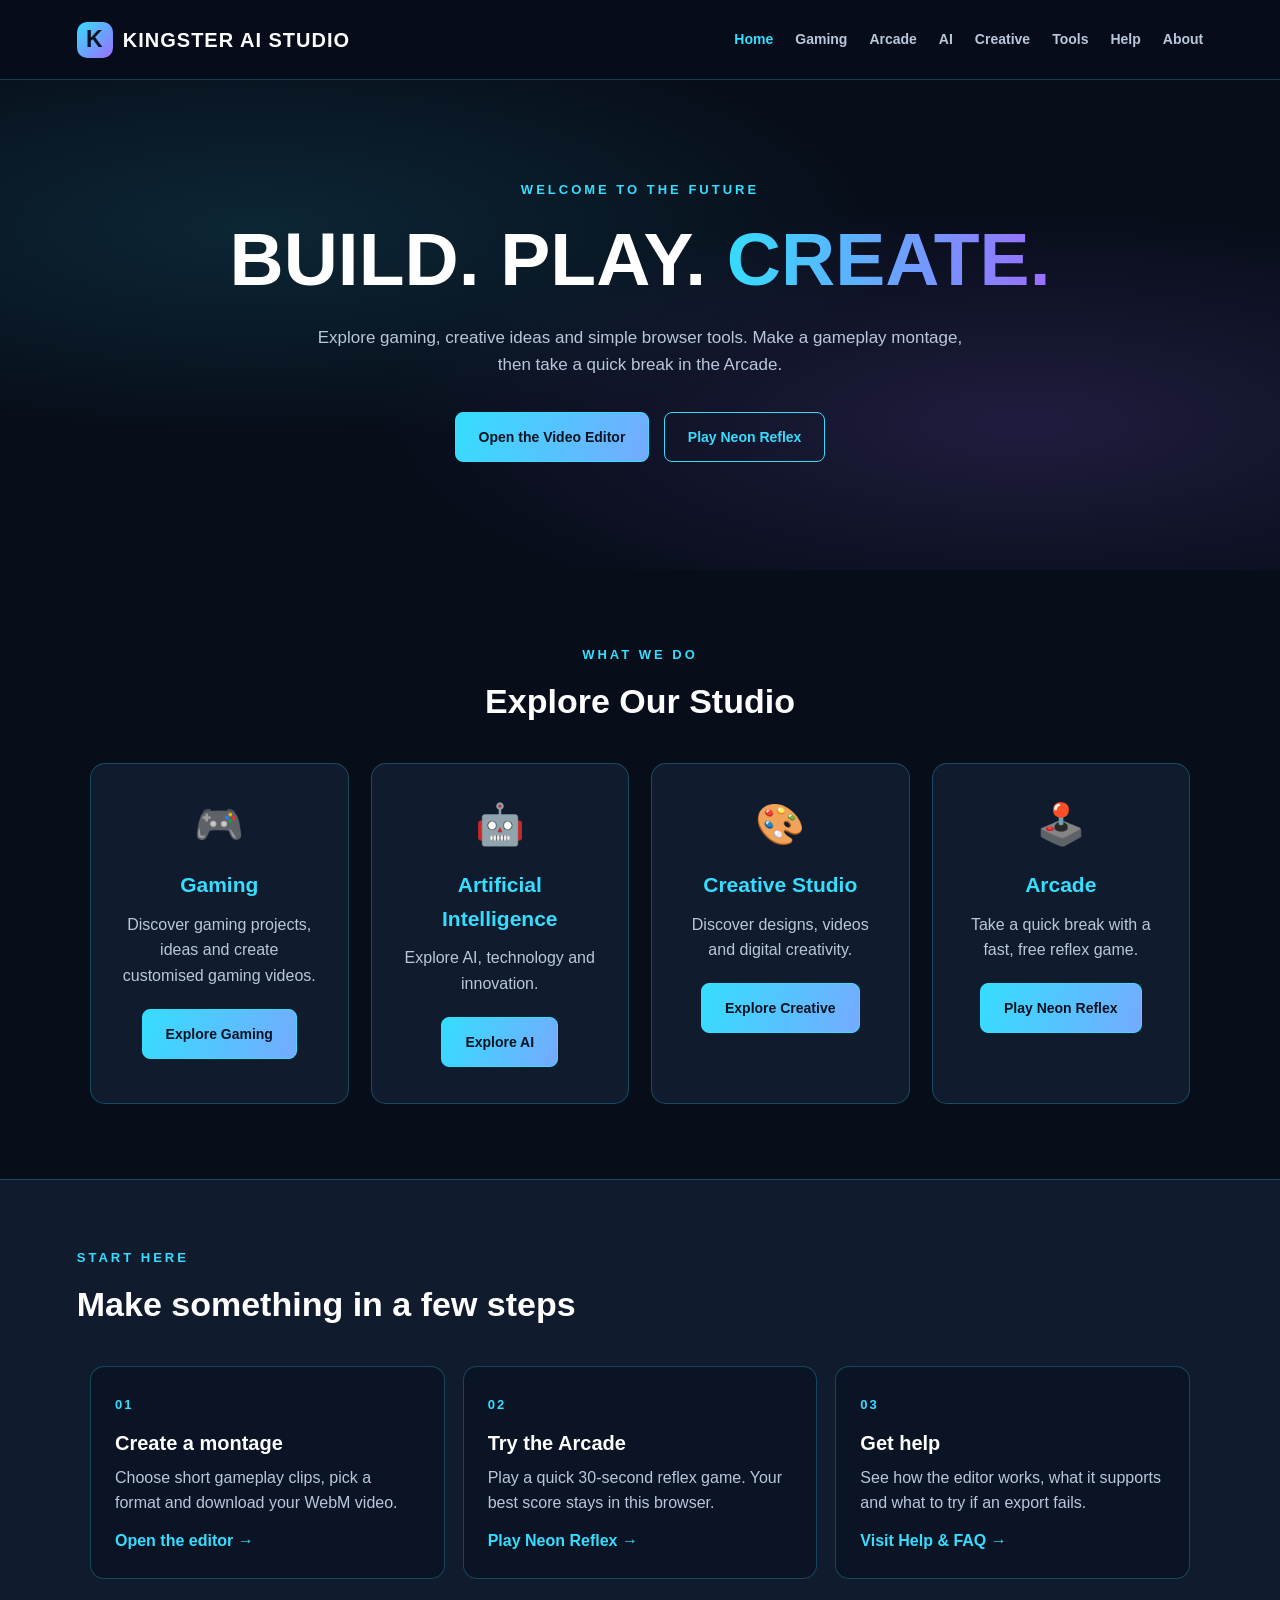
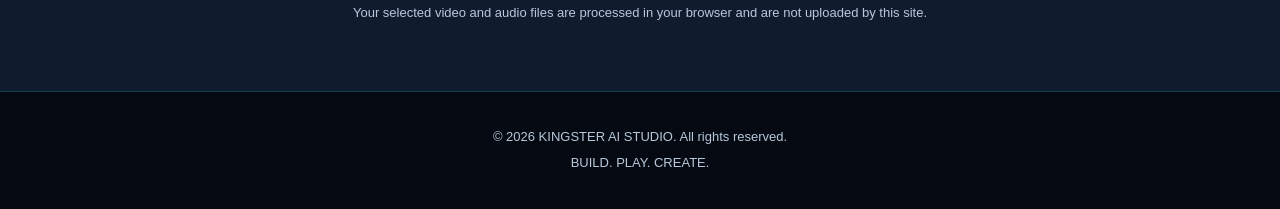
==== commit 4413d4c1: "Add files via upload" ====
--- a/index.html
+++ b/index.html
@@ -14,6 +14,7 @@
   <script src="script.js" defer></script>
 </head>
 <body>
+  <a class="skip-link" href="#main-content">Skip to main content</a>
   <header class="header">
     <a class="logo" href="index.html">KINGSTER AI STUDIO</a>
     <button class="menu-toggle" type="button" aria-expanded="false" aria-controls="main-navigation">Menu</button>
@@ -24,18 +25,19 @@
       <a href="ai.html">AI</a>
       <a href="creative.html">Creative</a>
       <a href="tools.html">Tools</a>
+      <a href="help.html">Help</a>
       <a href="about.html">About</a>
     </nav>
   </header>
 
-  <main>
+  <main id="main-content" tabindex="-1">
     <section class="hero">
       <div class="hero-content">
         <p class="hero-tag">WELCOME TO THE FUTURE</p>
         <h1>BUILD. PLAY. <span>CREATE.</span></h1>
-        <p>Welcome to KINGSTER AI STUDIO — a place where gaming, artificial intelligence and creativity come together.</p>
-        <a href="gaming.html" class="btn">Explore Studio</a>
-        <a href="gaming.html#ai-editor" class="btn btn-secondary">Create a Gaming Video</a>
+        <p>Explore gaming, creative ideas and simple browser tools. Make a gameplay montage, then take a quick break in the Arcade.</p>
+        <a href="gaming.html#ai-editor" class="btn">Open the Video Editor</a>
+        <a href="arcade.html" class="btn btn-secondary">Play Neon Reflex</a>
       </div>
     </section>
 
@@ -72,9 +74,32 @@
       </div>
     </section>
 
-    <section class="games-section">
-      <h2>Our Vision</h2>
-      <p>We are building something exciting. Learn, experiment and create with KINGSTER AI STUDIO.</p>
+    <section class="quick-start" aria-labelledby="quick-start-title">
+      <div class="section-heading">
+        <p>START HERE</p>
+        <h2 id="quick-start-title">Make something in a few steps</h2>
+      </div>
+      <div class="quick-start-grid">
+        <article class="quick-start-card">
+          <span class="step-number">01</span>
+          <h3>Create a montage</h3>
+          <p>Choose short gameplay clips, pick a format and download your WebM video.</p>
+          <a href="gaming.html#ai-editor">Open the editor →</a>
+        </article>
+        <article class="quick-start-card">
+          <span class="step-number">02</span>
+          <h3>Try the Arcade</h3>
+          <p>Play a quick 30-second reflex game. Your best score stays in this browser.</p>
+          <a href="arcade.html">Play Neon Reflex →</a>
+        </article>
+        <article class="quick-start-card">
+          <span class="step-number">03</span>
+          <h3>Get help</h3>
+          <p>See how the editor works, what it supports and what to try if an export fails.</p>
+          <a href="help.html">Visit Help & FAQ →</a>
+        </article>
+      </div>
+      <p class="privacy-note">Your selected video and audio files are processed in your browser and are not uploaded by this site.</p>
     </section>
   </main>
 
--- a/style.css
+++ b/style.css
@@ -34,6 +34,8 @@
 .navigation a:hover, .navigation a.active { color: var(--cyan); }
 .menu-toggle { display: none; padding: 8px 14px; border: 1px solid var(--border); border-radius: 8px; color: var(--white); background: var(--surface); cursor: pointer; }
 :focus-visible { outline: 3px solid var(--cyan); outline-offset: 3px; }
+.skip-link { position: absolute; z-index: 20; top: 10px; left: 10px; padding: 10px 14px; border-radius: 8px; color: #071321; background: var(--cyan); font-weight: bold; transform: translateY(-160%); }
+.skip-link:focus { transform: translateY(0); }
 .content-page { width: min(1000px, 92%); margin: 0 auto; padding: clamp(38px,7vw,76px) 0; }
 .content-page h1 { margin: 8px 0 16px; font-size: clamp(2.2rem,6vw,4rem); line-height: 1.1; }
 .content-page h2 { margin: 34px 0 10px; color: var(--cyan); }
@@ -43,6 +45,24 @@
 .content-card { padding: 22px; border: 1px solid var(--border); border-radius: 14px; background: var(--surface); }
 .content-card h2 { margin-top: 0; }
 .content-card p { margin-bottom: 0; }
+.quick-start { padding: 68px 6%; background: var(--surface); border-top: 1px solid var(--border); }
+.quick-start-grid { max-width: 1100px; margin: auto; display: grid; grid-template-columns: repeat(auto-fit,minmax(220px,1fr)); gap: 18px; }
+.quick-start-card { padding: 24px; border: 1px solid var(--border); border-radius: 14px; background: #0b1425; }
+.step-number { color: var(--cyan); font-size: 13px; font-weight: 900; letter-spacing: 2px; }
+.quick-start-card h3 { margin: 10px 0 6px; font-size: 20px; }
+.quick-start-card p { min-height: 3.2em; color: var(--muted); }
+.quick-start-card a { display: inline-block; margin-top: 12px; color: var(--cyan); font-weight: bold; }
+.privacy-note { max-width: 780px; margin: 24px auto 0; text-align: center; color: var(--muted); font-size: 13px; }
+.help-section { margin-top: 34px; }
+.faq-item { margin: 12px 0; padding: 16px 18px; border: 1px solid var(--border); border-radius: 10px; background: var(--surface); }
+.faq-item summary { color: var(--white); font-weight: bold; cursor: pointer; }
+.faq-item p, .faq-item ol { margin: 12px 0 0; color: var(--muted); }
+.faq-item ol { padding-left: 24px; }
+.faq-item li { margin: 7px 0; }
+.faq-item a { color: var(--cyan); text-decoration: underline; text-underline-offset: 3px; }
+.help-contact { margin-top: 40px; padding: 24px; border: 1px solid var(--border); border-radius: 14px; background: var(--surface); }
+.help-contact h2 { margin: 0 0 8px; }
+.help-contact p { color: var(--muted); }
 .arcade-page { width: min(920px, 94%); margin: 0 auto; padding: clamp(38px,7vw,76px) 0; }
 .arcade-intro { text-align: center; margin-bottom: 28px; }
 .arcade-intro h1 { font-size: clamp(2.7rem,8vw,5rem); line-height: 1.05; margin: 10px 0; font-weight: 900; }
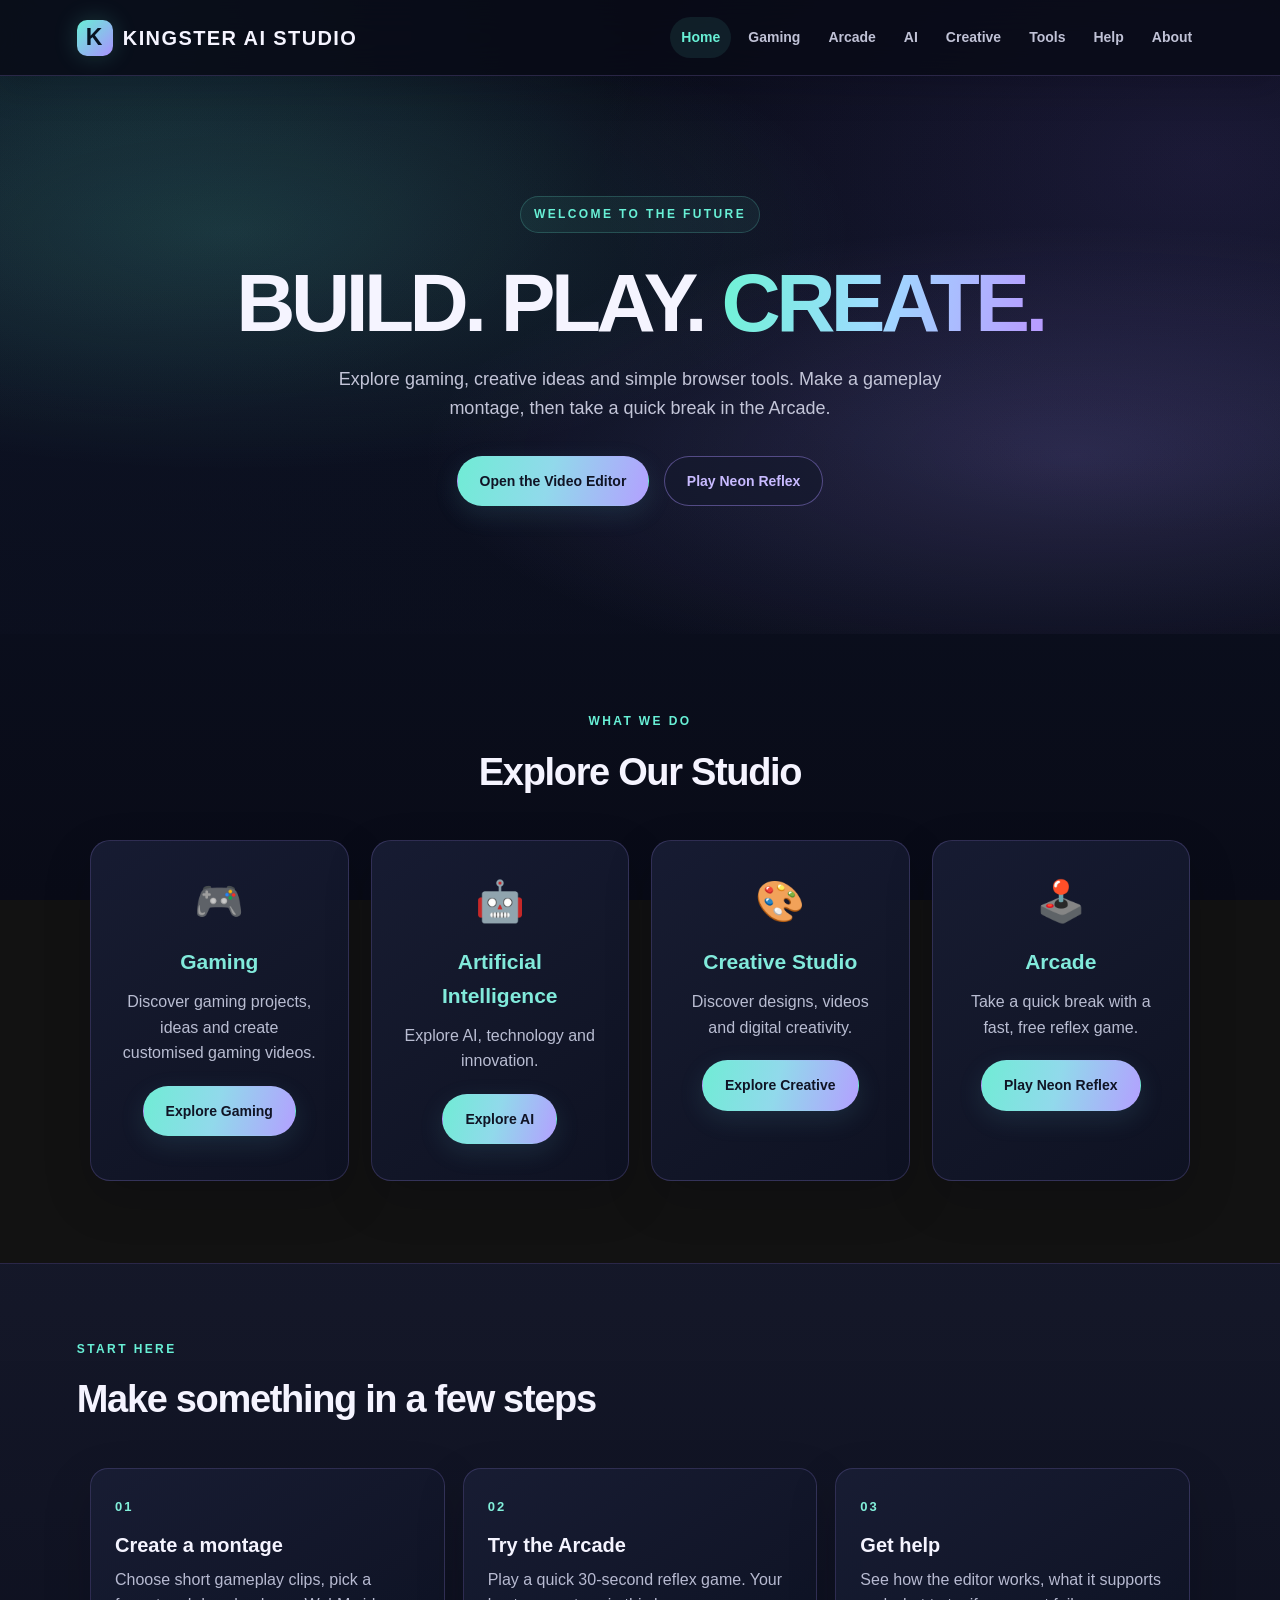
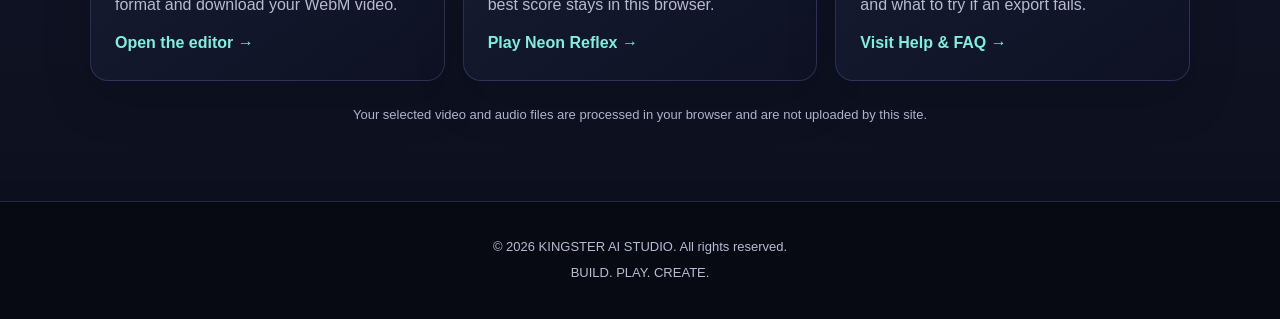
==== commit 0f3151ee: "Refresh the studio visual theme Apply a cohesive midnight aurora palette to the shared site, with re" ====
--- a/index.html
+++ b/index.html
@@ -4,7 +4,7 @@
   <meta charset="UTF-8">
   <meta name="viewport" content="width=device-width, initial-scale=1.0">
   <meta name="description" content="KINGSTER AI STUDIO - Build, Play and Create.">
-  <meta name="theme-color" content="#070d19">
+  <meta name="theme-color" content="#090b17">
   <meta property="og:type" content="website">
   <meta property="og:title" content="KINGSTER AI STUDIO | Build. Play. Create.">
   <meta property="og:description" content="Explore gaming, creative ideas and a browser-based gameplay video editor.">
--- a/style.css
+++ b/style.css
@@ -1,13 +1,13 @@
 /* KINGSTER AI STUDIO - SHARED WEBSITE STYLES */
 :root {
-  --background: #070d19;
-  --surface: #101b2e;
-  --surface-light: #172640;
-  --cyan: #35ddff;
-  --purple: #9b6dff;
-  --white: #fff;
-  --muted: #b8c8da;
-  --border: rgba(53, 221, 255, .25);
+  --background: #090b17;
+  --surface: #111629;
+  --surface-light: #1b223b;
+  --cyan: #68f0d6;
+  --purple: #aa91ff;
+  --white: #f5f4ff;
+  --muted: #b7bad1;
+  --border: rgba(170, 145, 255, .24);
 }
 * { margin: 0; padding: 0; box-sizing: border-box; }
 html { scroll-behavior: smooth; }
@@ -195,3 +195,134 @@
   .ai-editor { width: 100%; border-left: 0; border-right: 0; border-radius: 0; }
   .editor-panel, .preview-panel { padding: 16px; }
 }
+
+/* MIDNIGHT AURORA VISUAL REFRESH */
+:root { color-scheme: dark; }
+html { scroll-padding-top: 100px; }
+body {
+  background:
+    radial-gradient(ellipse at 8% 3%, rgba(76, 226, 211, .12), transparent 34rem),
+    radial-gradient(ellipse at 94% 18%, rgba(142, 111, 244, .15), transparent 38rem),
+    linear-gradient(180deg, #090b17 0%, #0b1020 48%, #090b17 100%);
+  background-attachment: fixed;
+}
+::selection { color: #080d18; background: var(--cyan); }
+.header {
+  position: sticky; top: 0; min-height: 76px; padding-top: 14px; padding-bottom: 14px;
+  background: rgba(9, 11, 23, .84); border-bottom-color: rgba(170, 145, 255, .2);
+  box-shadow: 0 12px 34px rgba(3, 5, 15, .18); backdrop-filter: blur(18px);
+}
+.logo { letter-spacing: .07em; }
+.logo::before { box-shadow: 0 0 24px rgba(104, 240, 214, .19); }
+.navigation { gap: 6px; }
+.navigation a {
+  padding: 9px 11px; border-radius: 999px; color: #c0c2d6;
+  transition: color .2s ease, background .2s ease, transform .2s ease;
+}
+.navigation a:hover, .navigation a.active, .navigation a[aria-current="page"] {
+  color: var(--cyan); background: rgba(104, 240, 214, .09);
+}
+.navigation a:hover { transform: translateY(-1px); }
+.menu-toggle {
+  border-color: rgba(104, 240, 214, .28); border-radius: 999px;
+  background: rgba(27, 34, 59, .86); transition: border-color .2s ease, background .2s ease;
+}
+.menu-toggle:hover { border-color: var(--cyan); background: var(--surface-light); }
+.hero {
+  min-height: 540px; padding: clamp(72px, 10vw, 120px) 20px;
+  background:
+    radial-gradient(ellipse at 18% 28%, rgba(104, 240, 214, .14), transparent 42%),
+    radial-gradient(ellipse at 84% 68%, rgba(170, 145, 255, .19), transparent 43%),
+    linear-gradient(140deg, rgba(17, 22, 41, .24), rgba(9, 11, 23, .1));
+}
+.hero-content { max-width: 900px; }
+.hero-tag, .section-heading > p, .gaming-tag {
+  color: var(--cyan); letter-spacing: .2em; font-size: 12px; text-transform: uppercase;
+}
+.hero-tag {
+  display: inline-flex; padding: 8px 13px; border: 1px solid rgba(104, 240, 214, .2);
+  border-radius: 999px; background: rgba(104, 240, 214, .06);
+}
+.hero h1 {
+  margin: 12px 0 20px; font-size: clamp(42px, 8vw, 82px);
+  line-height: 1.04; letter-spacing: -.055em;
+}
+.hero h1 span {
+  background: linear-gradient(100deg, #72f1d8 4%, #9edbff 48%, #b79dff 96%);
+  background-clip: text; -webkit-background-clip: text; color: transparent;
+}
+.hero-content > p:not(.hero-tag) { color: #c3c5d8; font-size: clamp(16px, 2vw, 18px); }
+.btn {
+  border-color: transparent; border-radius: 999px; padding: 13px 22px;
+  background: linear-gradient(105deg, #70ecd5 0%, #91d9eb 48%, #b3a0ff 100%);
+  color: #101425; box-shadow: 0 8px 26px rgba(103, 193, 219, .13);
+  transition: transform .2s ease, box-shadow .2s ease, filter .2s ease;
+}
+.btn:hover { transform: translateY(-3px); box-shadow: 0 12px 32px rgba(126, 176, 237, .22); filter: saturate(1.08); }
+.btn:disabled:hover { transform: none; box-shadow: none; filter: none; }
+.btn-secondary {
+  border-color: rgba(170, 145, 255, .42); color: #c8baff;
+  background: rgba(22, 25, 47, .72); box-shadow: none;
+}
+.btn-secondary:hover { border-color: var(--purple); background: rgba(170, 145, 255, .1); }
+.services, .gaming-page { position: relative; }
+.services { padding-top: 78px; padding-bottom: 82px; }
+.section-heading { margin-bottom: 38px; }
+.section-heading h2 { margin-top: 10px; font-size: clamp(28px, 4vw, 38px); letter-spacing: -.035em; }
+.card, .gaming-card, .content-card, .quick-start-card, .faq-item, .help-contact,
+.gaming-callout, .editor-panel, .preview-panel, .arcade-card {
+  border-color: rgba(170, 145, 255, .2);
+  background: linear-gradient(145deg, rgba(24, 29, 52, .94), rgba(14, 18, 35, .94));
+  box-shadow: 0 18px 48px rgba(2, 4, 14, .18);
+}
+.card, .gaming-card { border-radius: 20px; }
+.card:hover, .gaming-card:hover {
+  transform: translateY(-6px); border-color: rgba(104, 240, 214, .5);
+  box-shadow: 0 22px 48px rgba(2, 4, 14, .3), 0 0 28px rgba(104, 240, 214, .07);
+}
+.card h3, .gaming-card h2, .editor-panel h3, .preview-panel h3,
+.content-page h2, .help-contact h2 { color: #81eadb; }
+.card p, .gaming-card p, .content-page p, .content-page li { color: #b9bdd2; }
+.quick-start {
+  padding-top: 76px; padding-bottom: 76px;
+  border-top-color: rgba(170, 145, 255, .19);
+  background: linear-gradient(180deg, rgba(21, 25, 47, .78), rgba(12, 15, 31, .92));
+}
+.quick-start-card { border-radius: 18px; transition: transform .22s ease, border-color .22s ease, box-shadow .22s ease; }
+.quick-start-card:hover { transform: translateY(-4px); border-color: rgba(104, 240, 214, .45); box-shadow: 0 20px 42px rgba(2, 4, 14, .26); }
+.step-number { color: #82efda; }
+.quick-start-card a, .faq-item a { color: #83eedd; }
+.privacy-note { color: #aeb3ca; }
+.content-page h1, .gaming-intro h1 { letter-spacing: -.045em; }
+.content-card, .faq-item, .help-contact { border-radius: 16px; }
+.faq-item { transition: border-color .2s ease, background .2s ease; }
+.faq-item[open] { border-color: rgba(104, 240, 214, .3); }
+.faq-item summary { padding: 2px 0; }
+.faq-item summary::marker { color: var(--cyan); }
+.ai-editor {
+  border-color: rgba(104, 240, 214, .34);
+  background: linear-gradient(145deg, rgba(22, 28, 51, .98), rgba(11, 15, 31, .98));
+  box-shadow: 0 22px 70px rgba(2, 4, 14, .34), 0 0 36px rgba(104, 240, 214, .055);
+}
+.editor-panel, .preview-panel { border-radius: 17px; }
+.field-label { color: #e5e5f3; }
+input[type="file"], input[type="text"], select, textarea {
+  border-color: rgba(170, 145, 255, .25); border-radius: 11px;
+  background: rgba(8, 12, 26, .78); color: var(--white);
+}
+input:focus, select:focus, textarea:focus { outline: 2px solid rgba(104, 240, 214, .28); border-color: var(--cyan); }
+.footer {
+  background: rgba(7, 9, 19, .9); border-top-color: rgba(170, 145, 255, .2);
+}
+:focus-visible { outline-color: #83f5df; }
+@media (max-width: 760px) {
+  .header { gap: 12px; }
+  .navigation { gap: 0; padding: 8px 0 3px; }
+  .navigation a { padding: 11px; border-top: 1px solid rgba(170, 145, 255, .14); border-radius: 10px; }
+  .navigation a:hover { transform: none; }
+  .hero { min-height: 470px; }
+  .quick-start { padding: 58px 5%; }
+}
+@media (prefers-reduced-motion: reduce) {
+  .navigation a, .btn, .card, .gaming-card, .quick-start-card, .faq-item { transition: none; }
+}
